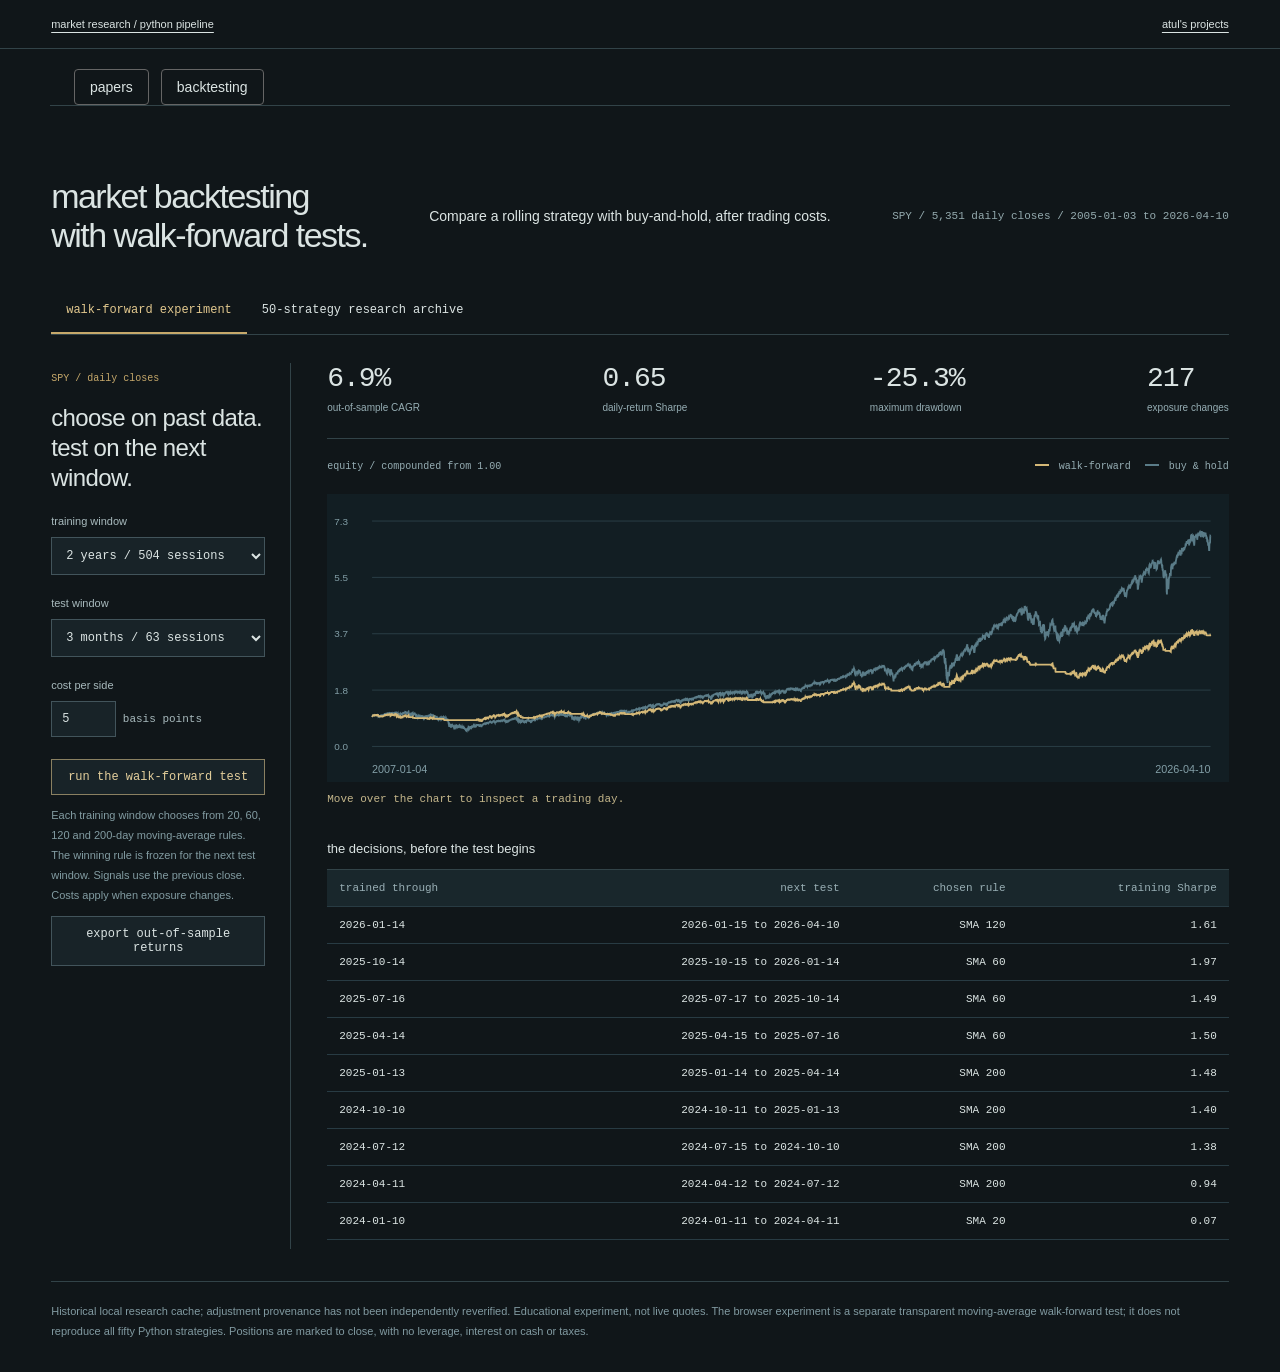
==== examples/portfolio/backtesting/index.html @ a239b770 "Combine paper research and walk-forward backtesting in one workbench" ====
<!doctype html>
<html lang="en">
    <meta charset="utf-8" /><meta
        name="viewport"
        content="width=device-width,initial-scale=1"
    /><title>Market research / walk forward</title
    ><link rel="stylesheet" href="style.css" />
    <body>
        <header>
            <a href="https://github.com/LolStar123/quant-research-scraper"
                >market research / python pipeline</a
            ><a
                href="https://atul-kanodia-fieldnotes.atulswaggalicious.chatgpt.site"
                >atul's projects</a
            >
        </header>
        <nav class="research-nav" aria-label="research workflow"><a href="../">papers</a><a href="./">backtesting</a></nav><main>
            <div class="title">
                <h1>market backtesting<br />with walk-forward tests.</h1>
                <p>
                    Compare a rolling strategy with buy-and-hold, after trading
                    costs.
                </p>
                <span id="source">loading historical prices</span>
            </div>
            <nav>
                <button data-tab="experiment" class="active">
                    walk-forward experiment</button
                ><button data-tab="archive">
                    50-strategy research archive
                </button>
            </nav>
            <section id="experiment">
                <div class="workspace">
                    <aside>
                        <p class="eyebrow">SPY / daily closes</p>
                        <h2>choose on past data. test on the next window.</h2>
                        <label
                            >training window<select id="training">
                                <option value="252">
                                    1 year / 252 sessions
                                </option>
                                <option value="504" selected>
                                    2 years / 504 sessions
                                </option>
                                <option value="756">
                                    3 years / 756 sessions
                                </option>
                            </select></label
                        ><label
                            >test window<select id="testing">
                                <option value="21">
                                    1 month / 21 sessions
                                </option>
                                <option value="63" selected>
                                    3 months / 63 sessions
                                </option>
                                <option value="126">
                                    6 months / 126 sessions
                                </option>
                            </select></label
                        ><label
                            >cost per side
                            <span
                                ><input
                                    id="cost"
                                    type="number"
                                    value="5"
                                    min="0"
                                    max="100"
                                    step="1"
                                />
                                basis points</span
                            ></label
                        ><button id="run">run the walk-forward test</button>
                        <p class="note">
                            Each training window chooses from 20, 60, 120 and
                            200-day moving-average rules. The winning rule is
                            frozen for the next test window. Signals use the
                            previous close. Costs apply when exposure changes.
                        </p>
                        <button id="download">
                            export out-of-sample returns
                        </button>
                    </aside>
                    <article>
                        <div id="stats"></div>
                        <div class="plot-label">
                            <span>equity / compounded from 1.00</span
                            ><span
                                ><i></i> walk-forward <i class="bench"></i> buy
                                &amp; hold</span
                            >
                        </div>
                        <div id="chart"></div>
                        <p id="cursor">
                            Move over the chart to inspect a trading day.
                        </p>
                        <h3>the decisions, before the test begins</h3>
                        <div class="table-wrap">
                            <table>
                                <thead>
                                    <tr>
                                        <th>trained through</th>
                                        <th>next test</th>
                                        <th>chosen rule</th>
                                        <th>training Sharpe</th>
                                    </tr>
                                </thead>
                                <tbody id="windows"></tbody>
                            </table>
                        </div>
                    </article>
                </div>
            </section>
            <section id="archive" hidden>
                <div class="archive-intro">
                    <h2>50 signals. two recorded windows.</h2>
                    <p>
                        Original Python research outputs. Full period:
                        2010-01-01 to 2026-04-06. Stress window: 2026-02-01 to
                        2026-04-06. Selecting on these results introduces
                        selection bias; the archive is research evidence, not a
                        recommendation.
                    </p>
                </div>
                <label
                    >find a strategy or paper
                    <input
                        id="search"
                        type="search"
                        placeholder="calendar, volatility, risk parity..." /></label
                ><label
                    >sort
                    <select id="sort">
                        <option value="combined_rank">combined rank</option>
                        <option value="wf1_sharpe">full-period Sharpe</option>
                        <option value="wf2_ret">stress-window return</option>
                    </select></label
                >
                <p id="archive-count"></p>
                <div class="table-wrap">
                    <table>
                        <thead>
                            <tr>
                                <th>strategy / source paper</th>
                                <th>full CAGR</th>
                                <th>full Sharpe</th>
                                <th>max drawdown</th>
                                <th>stress return</th>
                            </tr>
                        </thead>
                        <tbody id="strategies"></tbody>
                    </table>
                </div>
            </section>
            <footer id="provenance"></footer>
        </main>
        <script type="module" src="app.mjs"></script>
    </body>
</html>
---- examples/portfolio/backtesting/style.css ----
:root {
    color-scheme: dark;
    font:
        14px Arial,
        sans-serif;
    background: #101619;
    color: #dbe4e3;
}
* {
    box-sizing: border-box;
}
body {
    margin: 0;
}
a {
    color: inherit;
    text-underline-offset: 4px;
}
header {
    display: flex;
    justify-content: space-between;
    padding: 18px 4vw;
    border-bottom: 1px solid #324348;
    font-size: 11px;
}
main {
    max-width: 1440px;
    margin: auto;
    padding: 28px 4vw;
}
.title {
    display: flex;
    justify-content: space-between;
    align-items: center;
    gap: 20px;
}
h1 {
    font-size: 34px;
    letter-spacing: -0.045em;
    font-weight: 500;
}
#source {
    font: 11px monospace;
    color: #94aaae;
}
nav {
    display: flex;
    gap: 0;
    border-bottom: 1px solid #324348;
    margin: 10px 0 28px;
}
button,
select,
input {
    font: 12px monospace;
    color: #dbe4e3;
    background: #182328;
    border: 1px solid #42545b;
    padding: 10px;
    max-width: 100%;
}
button {
    cursor: pointer;
}
nav button {
    border: 0;
    border-bottom: 2px solid transparent;
    padding: 15px;
    background: transparent;
}
nav .active {
    border-bottom-color: #c7a96b;
    color: #e2c88e;
}
button:focus-visible,
input:focus-visible,
select:focus-visible {
    outline: 2px solid #c7a96b;
    outline-offset: 3px;
}
.workspace {
    display: grid;
    grid-template-columns: 240px minmax(0, 1fr);
    gap: 36px;
}
aside {
    border-right: 1px solid #324348;
    padding-right: 25px;
}
.eyebrow {
    font: 10px monospace;
    color: #c7a96b;
}
h2 {
    font-size: 24px;
    font-weight: 400;
    line-height: 1.25;
    letter-spacing: -0.025em;
}
label {
    display: flex;
    flex-direction: column;
    gap: 10px;
    margin: 22px 0;
    color: #a8babd;
    font-size: 11px;
}
label span {
    font: 11px monospace;
}
#cost {
    width: 65px;
}
#run {
    width: 100%;
    border-color: #8a8061;
    color: #e4cf9c;
}
.note {
    font-size: 11px;
    line-height: 1.8;
    color: #829ca2;
}
#stats {
    display: flex;
    justify-content: space-between;
    gap: 18px;
    border-bottom: 1px solid #324348;
    padding: 0 0 25px;
}
#stats strong {
    display: block;
    font: 28px monospace;
    letter-spacing: -1px;
}
#stats small {
    font-size: 10px;
    display: block;
    color: #96aeb4;
    margin-top: 8px;
}
.plot-label {
    display: flex;
    justify-content: space-between;
    gap: 15px;
    margin: 22px 0;
    font: 10px monospace;
    color: #96aeb4;
}
i {
    width: 14px;
    height: 2px;
    display: inline-block;
    background: #d4b877;
    margin: 0 4px 3px 8px;
}
i.bench {
    background: #5a7c88;
}
#chart {
    position: relative;
}
#chart svg {
    display: block;
    width: 100%;
    height: auto;
    background: #121e23;
}
#cursor {
    font: 11px monospace;
    color: #c5b78b;
    min-height: 18px;
}
h3 {
    font-size: 13px;
    font-weight: 400;
    margin-top: 30px;
}
.table-wrap {
    max-height: 380px;
    overflow: auto;
    border-top: 1px solid #324348;
}
table {
    width: 100%;
    border-collapse: collapse;
    font: 11px monospace;
}
th {
    text-align: right;
    color: #99afb5;
    font-weight: normal;
    background: #19272c;
    position: sticky;
    top: 0;
}
th:first-child,
td:first-child {
    text-align: left;
}
th,
td {
    padding: 12px;
    border-bottom: 1px solid #283b43;
    text-align: right;
}
td small {
    display: block;
    font:
        10px Arial,
        sans-serif;
    color: #8fa9ad;
    margin-top: 8px;
    line-height: 1.5;
}
#archive .table-wrap {
    max-height: none;
}
#archive label {
    display: inline-flex;
    min-width: 220px;
    margin-right: 20px;
}
.archive-intro {
    max-width: 760px;
}
.archive-intro p {
    font-size: 12px;
    color: #a4b7bb;
    line-height: 1.8;
}
footer {
    font-size: 11px;
    color: #819aa1;
    line-height: 1.8;
    border-top: 1px solid #324348;
    margin-top: 32px;
    padding-top: 20px;
}
[hidden] {
    display: none !important;
}
@media (max-width: 800px) {
    .title {
        display: block;
    }
    h1 {
        font-size: 30px;
    }
    .workspace {
        grid-template-columns: 1fr;
        gap: 25px;
    }
    aside {
        border: 0;
        padding: 0;
        display: grid;
        grid-template-columns: 1fr 1fr;
        gap: 0 15px;
    }
    aside h2,
    aside .eyebrow,
    aside .note {
        grid-column: 1/-1;
    }
    label {
        margin: 12px 0;
    }
    #stats strong {
        font-size: 22px;
    }
    #stats {
        gap: 10px;
    }
    th,
    td {
        padding: 9px 5px;
        font-size: 10px;
    }
    nav button {
        font-size: 10px;
        padding: 12px 8px;
    }
    header {
        font-size: 10px;
    }
    .plot-label {
        display: block;
        line-height: 2;
    }
    .table-wrap {
        overflow: auto;
    }
    main {
        padding: 20px 14px;
    }
}
.workspace > article {
    min-width: 0;
}
@media (max-width: 540px) {
    #stats {
        display: grid;
        grid-template-columns: 1fr 1fr;
        gap: 18px;
    }
    .title {
        min-width: 0;
    }
    #source {
        overflow-wrap: anywhere;
    }
    .table-wrap {
        max-width: 100%;
    }
}
@media (max-width: 800px) {
    .workspace {
        grid-template-columns: minmax(0, 1fr);
    }
    aside {
        min-width: 0;
        grid-template-columns: repeat(2, minmax(0, 1fr));
    }
    aside label {
        min-width: 0;
    }
    aside select {
        width: 100%;
        min-width: 0;
        font-size: 10px;
    }
}

.research-nav{display:flex;gap:12px;max-width:1180px;margin:20px auto;padding:0 24px}.research-nav a{padding:9px 15px;color:inherit;border:1px solid #656565;text-decoration:none;border-radius:4px}.research-nav a:hover{background:#303335}
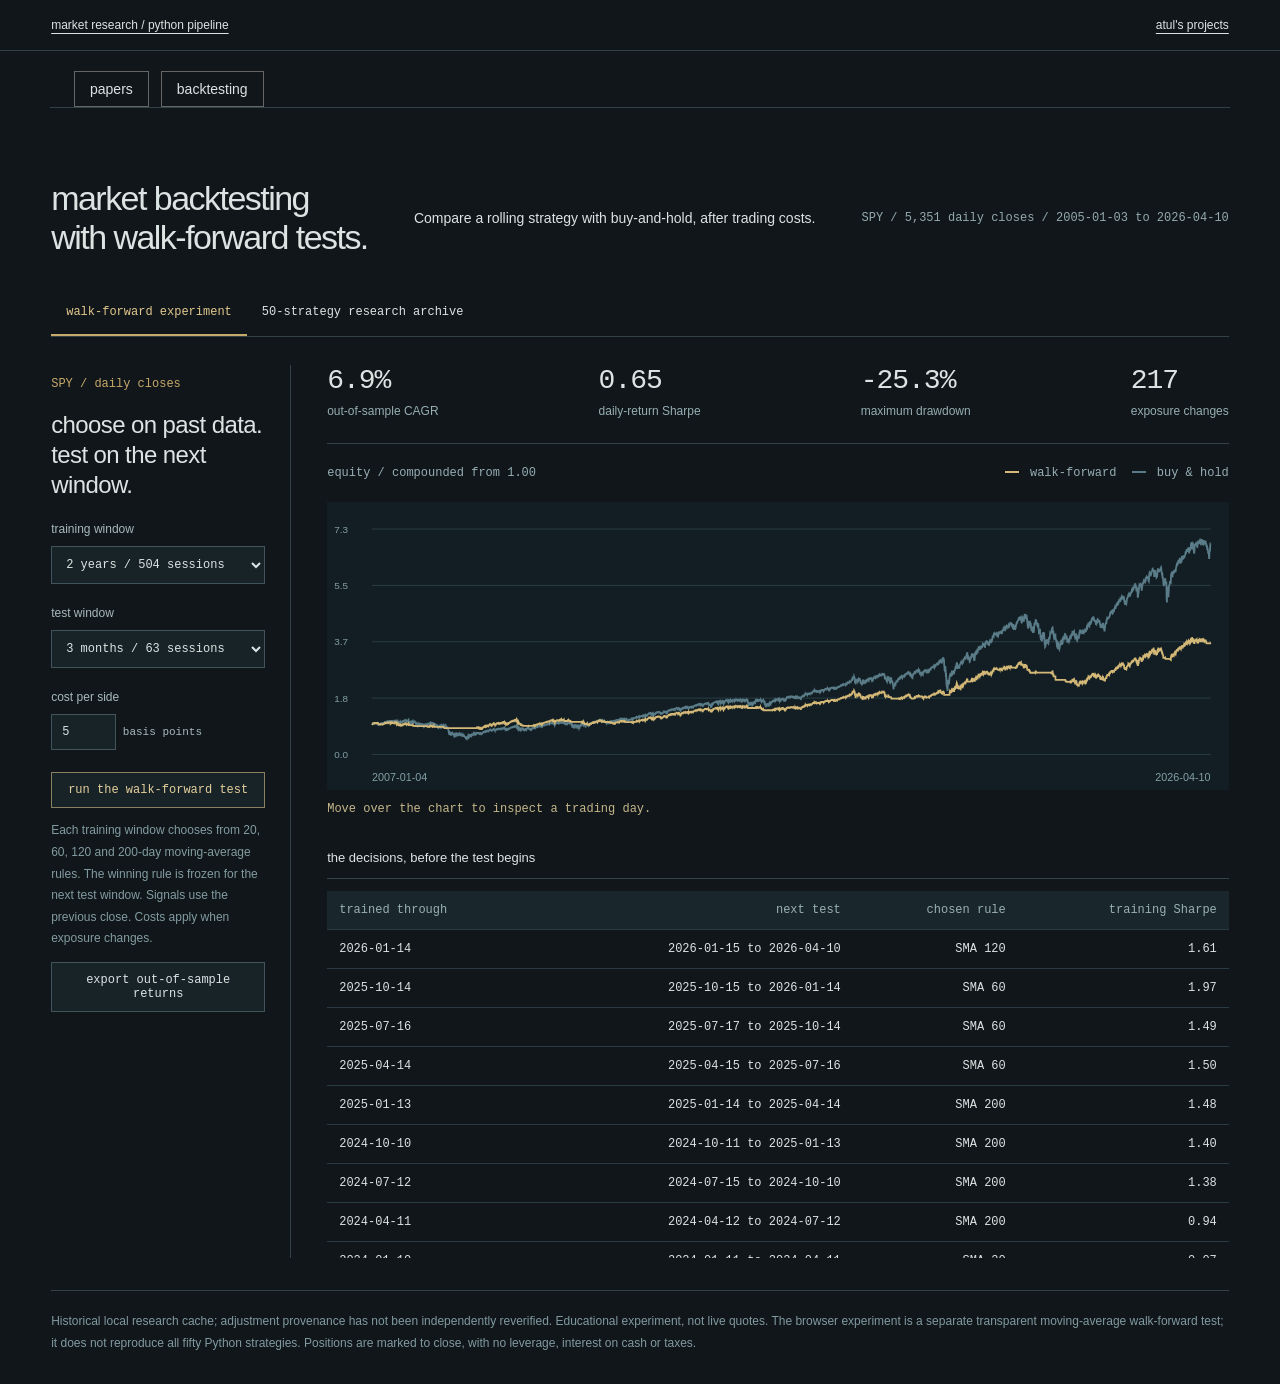
==== commit 328acd33: "Polish the research to forward-test pipeline" ====
--- a/examples/portfolio/backtesting/index.html
+++ b/examples/portfolio/backtesting/index.html
@@ -4,13 +4,13 @@
         name="viewport"
         content="width=device-width,initial-scale=1"
     /><title>Market research / walk forward</title
-    ><link rel="stylesheet" href="style.css" />
+    ><link rel="icon" href="../favicon.svg" type="image/svg+xml" /><link rel="stylesheet" href="style.css" /><link rel="stylesheet" href="identity.css" />
     <body>
         <header>
             <a href="https://github.com/LolStar123/quant-research-scraper"
                 >market research / python pipeline</a
             ><a
-                href="https://atul-kanodia-fieldnotes.atulswaggalicious.chatgpt.site"
+                href="https://lolstar123.github.io/just-a-little-further/"
                 >atul's projects</a
             >
         </header>
--- a/examples/portfolio/backtesting/style.css
+++ b/examples/portfolio/backtesting/style.css
@@ -180,6 +180,7 @@
     max-height: 380px;
     overflow: auto;
     border-top: 1px solid #324348;
+    padding-top: 12px;
 }
 table {
     width: 100%;
@@ -333,3 +334,8 @@
 }
 
 .research-nav{display:flex;gap:12px;max-width:1180px;margin:20px auto;padding:0 24px}.research-nav a{padding:9px 15px;color:inherit;border:1px solid #656565;text-decoration:none;border-radius:4px}.research-nav a:hover{background:#303335}
+
+/* Tactile without becoming decorative. */
+button{transition-property:color,background-color,border-color,scale;transition-duration:120ms;transition-timing-function:cubic-bezier(.2,0,0,1)}
+button:active:not(:disabled){scale:.96}
+@media(prefers-reduced-motion:reduce){button{transition:none}}
--- a/examples/portfolio/backtesting/identity.css
+++ b/examples/portfolio/backtesting/identity.css
@@ -0,0 +1,8 @@
+:root{font-family:Tahoma,"Segoe UI",sans-serif}
+header,#source,label,.note,#stats small,.plot-label,#cursor,table,td small,footer{font-size:12px}
+.eyebrow{font-size:12px}
+nav button{font-size:12px}
+td small{font-family:Tahoma,"Segoe UI",sans-serif}
+.table-wrap{padding-top:12px}
+.research-nav a{border-radius:0}
+@media(max-width:800px){header,nav button,aside select,th,td{font-size:12px}}
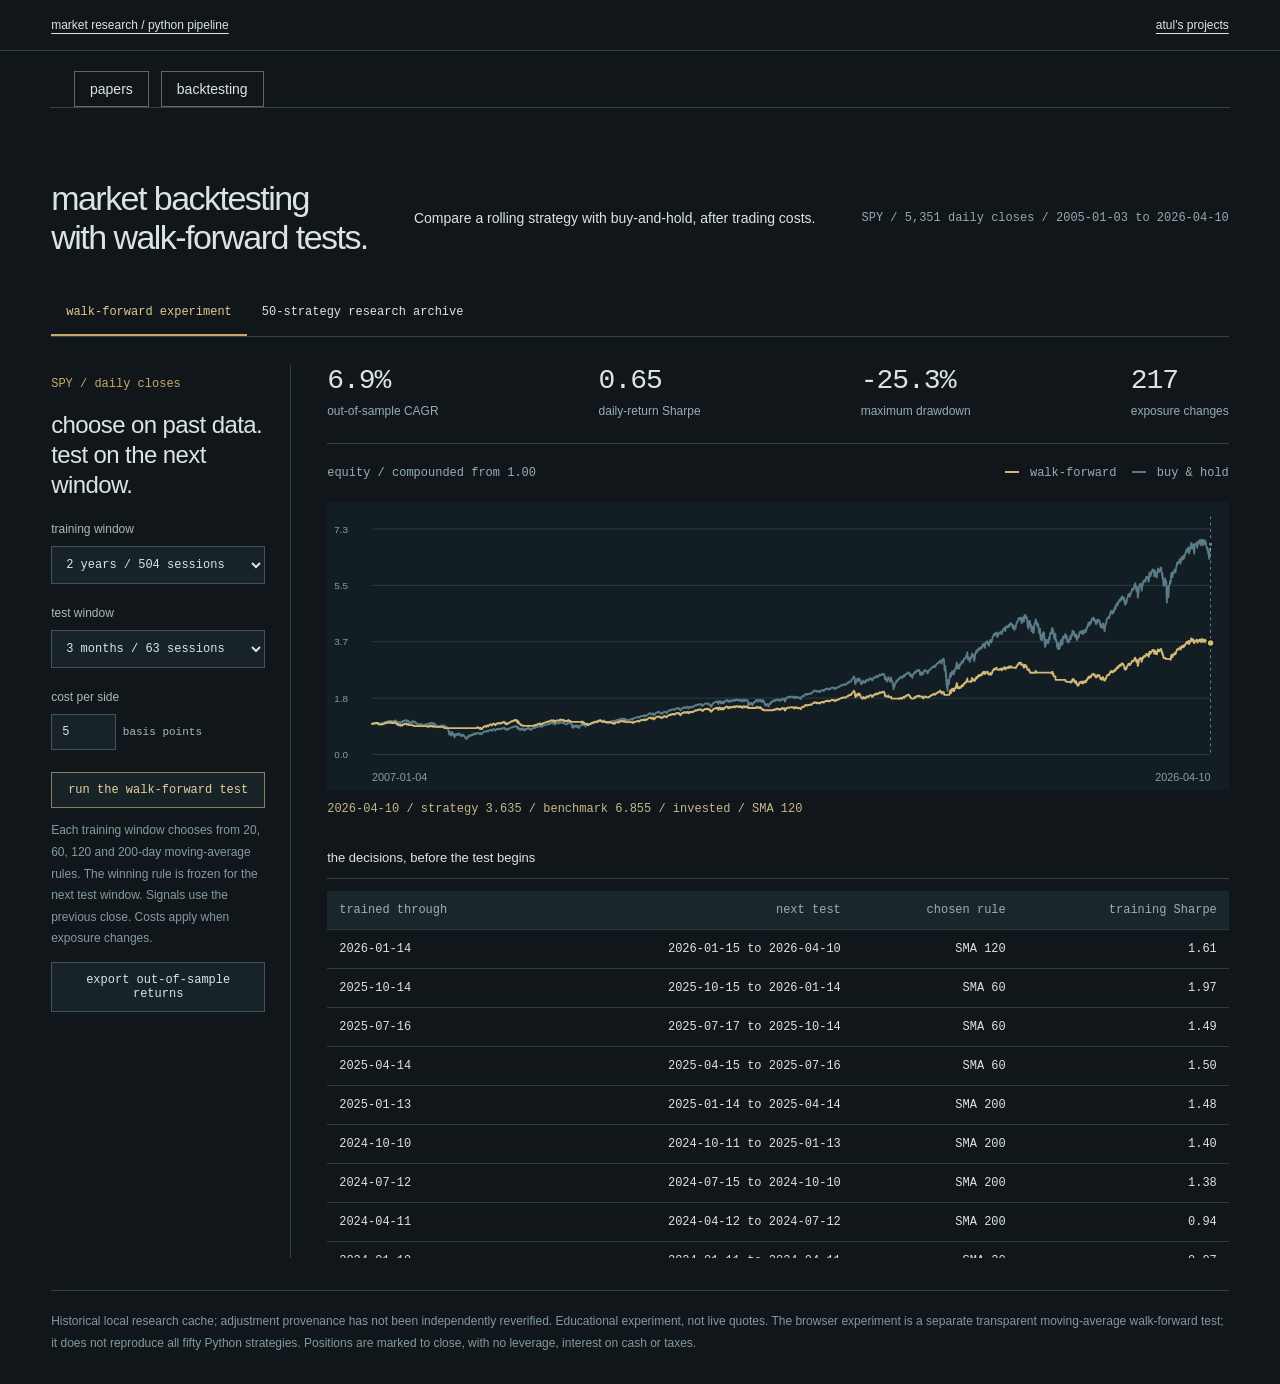
==== commit ac9db505: "Make walk-forward chart inspectable" ====
--- a/examples/portfolio/backtesting/index.html
+++ b/examples/portfolio/backtesting/index.html
@@ -92,7 +92,7 @@
                                 &amp; hold</span
                             >
                         </div>
-                        <div id="chart"></div>
+                        <div id="chart" tabindex="0" aria-describedby="cursor"></div>
                         <p id="cursor">
                             Move over the chart to inspect a trading day.
                         </p>
--- a/examples/portfolio/backtesting/style.css
+++ b/examples/portfolio/backtesting/style.css
@@ -166,6 +166,30 @@
     height: auto;
     background: #121e23;
 }
+#chart:focus-visible {
+    outline: 2px solid #c7a96b;
+    outline-offset: 5px;
+}
+#chart polyline {
+    stroke-linecap: round;
+    stroke-linejoin: round;
+}
+#inspection-line {
+    stroke: #dbe4e3;
+    stroke-width: 1;
+    stroke-dasharray: 3 4;
+    opacity: .55;
+}
+#inspection-equity {
+    fill: #d4b877;
+    stroke: #101619;
+    stroke-width: 2;
+}
+#inspection-benchmark {
+    fill: #5a7c88;
+    stroke: #101619;
+    stroke-width: 2;
+}
 #cursor {
     font: 11px monospace;
     color: #c5b78b;
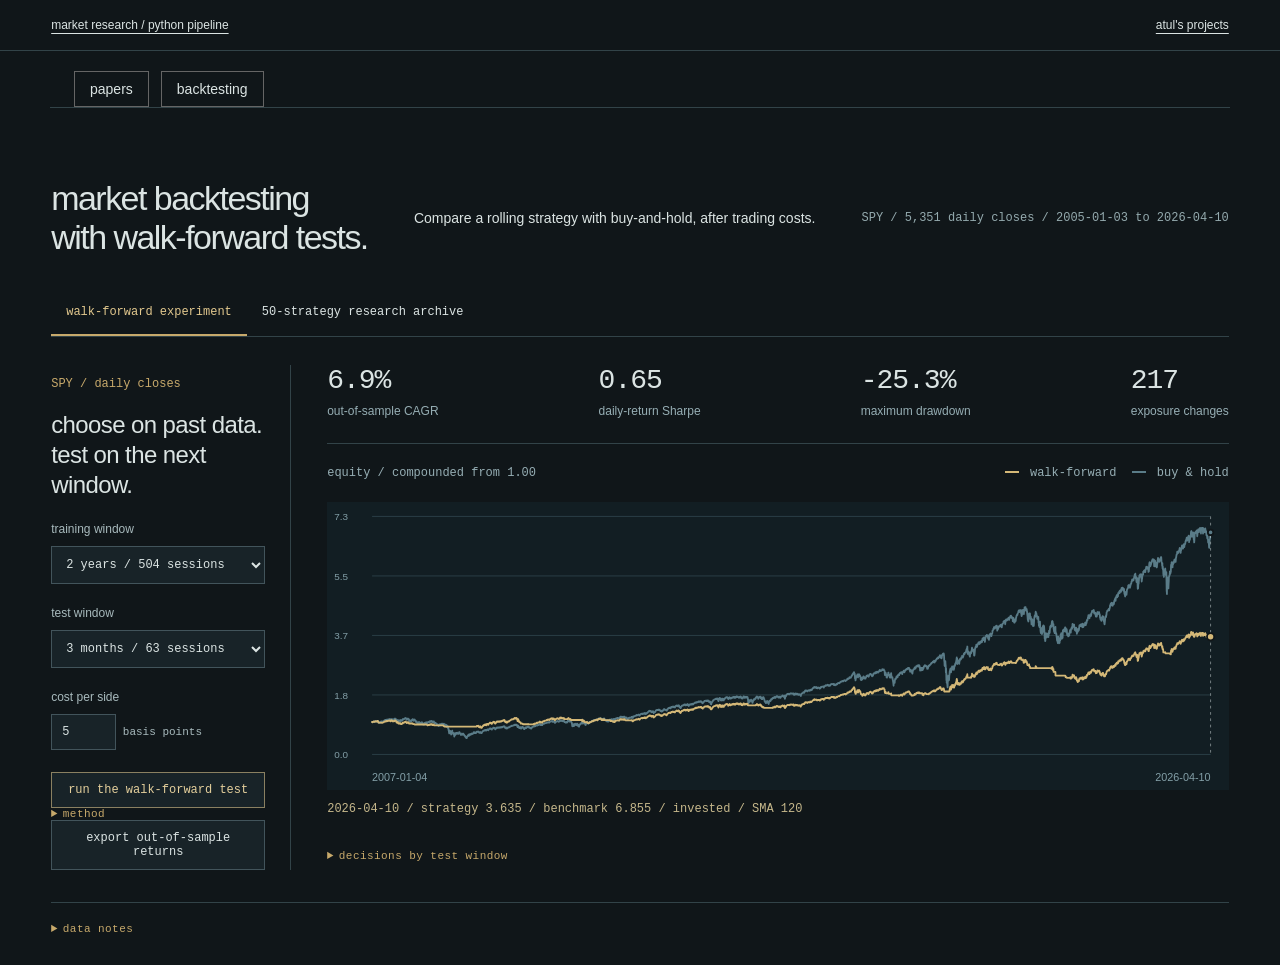
==== commit 57838bdb: "Make backtest chart readable on mobile" ====
--- a/examples/portfolio/backtesting/index.html
+++ b/examples/portfolio/backtesting/index.html
@@ -73,12 +73,15 @@
                                 basis points</span
                             ></label
                         ><button id="run">run the walk-forward test</button>
-                        <p class="note">
-                            Each training window chooses from 20, 60, 120 and
-                            200-day moving-average rules. The winning rule is
-                            frozen for the next test window. Signals use the
-                            previous close. Costs apply when exposure changes.
-                        </p>
+                        <details class="method">
+                            <summary>method</summary>
+                            <p class="note">
+                                Each training window chooses from 20, 60, 120 and
+                                200-day moving-average rules. The winning rule is
+                                frozen for the next test window. Signals use the
+                                previous close. Costs apply when exposure changes.
+                            </p>
+                        </details>
                         <button id="download">
                             export out-of-sample returns
                         </button>
@@ -96,8 +99,9 @@
                         <p id="cursor">
                             Move over the chart to inspect a trading day.
                         </p>
-                        <h3>the decisions, before the test begins</h3>
-                        <div class="table-wrap">
+                        <details class="decisions">
+                            <summary>decisions by test window</summary>
+                            <div class="table-wrap">
                             <table>
                                 <thead>
                                     <tr>
@@ -109,7 +113,8 @@
                                 </thead>
                                 <tbody id="windows"></tbody>
                             </table>
-                        </div>
+                            </div>
+                        </details>
                     </article>
                 </div>
             </section>
@@ -154,7 +159,7 @@
                     </table>
                 </div>
             </section>
-            <footer id="provenance"></footer>
+            <footer><details class="data-notes"><summary>data notes</summary><p id="provenance"></p></details></footer>
         </main>
         <script type="module" src="app.mjs"></script>
     </body>
--- a/examples/portfolio/backtesting/style.css
+++ b/examples/portfolio/backtesting/style.css
@@ -121,6 +121,28 @@
     line-height: 1.8;
     color: #829ca2;
 }
+.method,
+.decisions,
+.data-notes {
+    color: #a8babd;
+}
+.method summary,
+.decisions summary,
+.data-notes summary {
+    cursor: pointer;
+    color: #c7a96b;
+    font: 11px monospace;
+    letter-spacing: .04em;
+}
+.method .note {
+    margin: 12px 0 0;
+}
+.decisions {
+    margin-top: 30px;
+}
+.decisions .table-wrap {
+    margin-top: 12px;
+}
 #stats {
     display: flex;
     justify-content: space-between;
@@ -262,6 +284,12 @@
     margin-top: 32px;
     padding-top: 20px;
 }
+.data-notes p {
+    max-width: 900px;
+    margin: 12px 0 0;
+    color: #819aa1;
+    line-height: 1.8;
+}
 [hidden] {
     display: none !important;
 }
@@ -286,6 +314,9 @@
     aside h2,
     aside .eyebrow,
     aside .note {
+        grid-column: 1/-1;
+    }
+    aside .method {
         grid-column: 1/-1;
     }
     label {
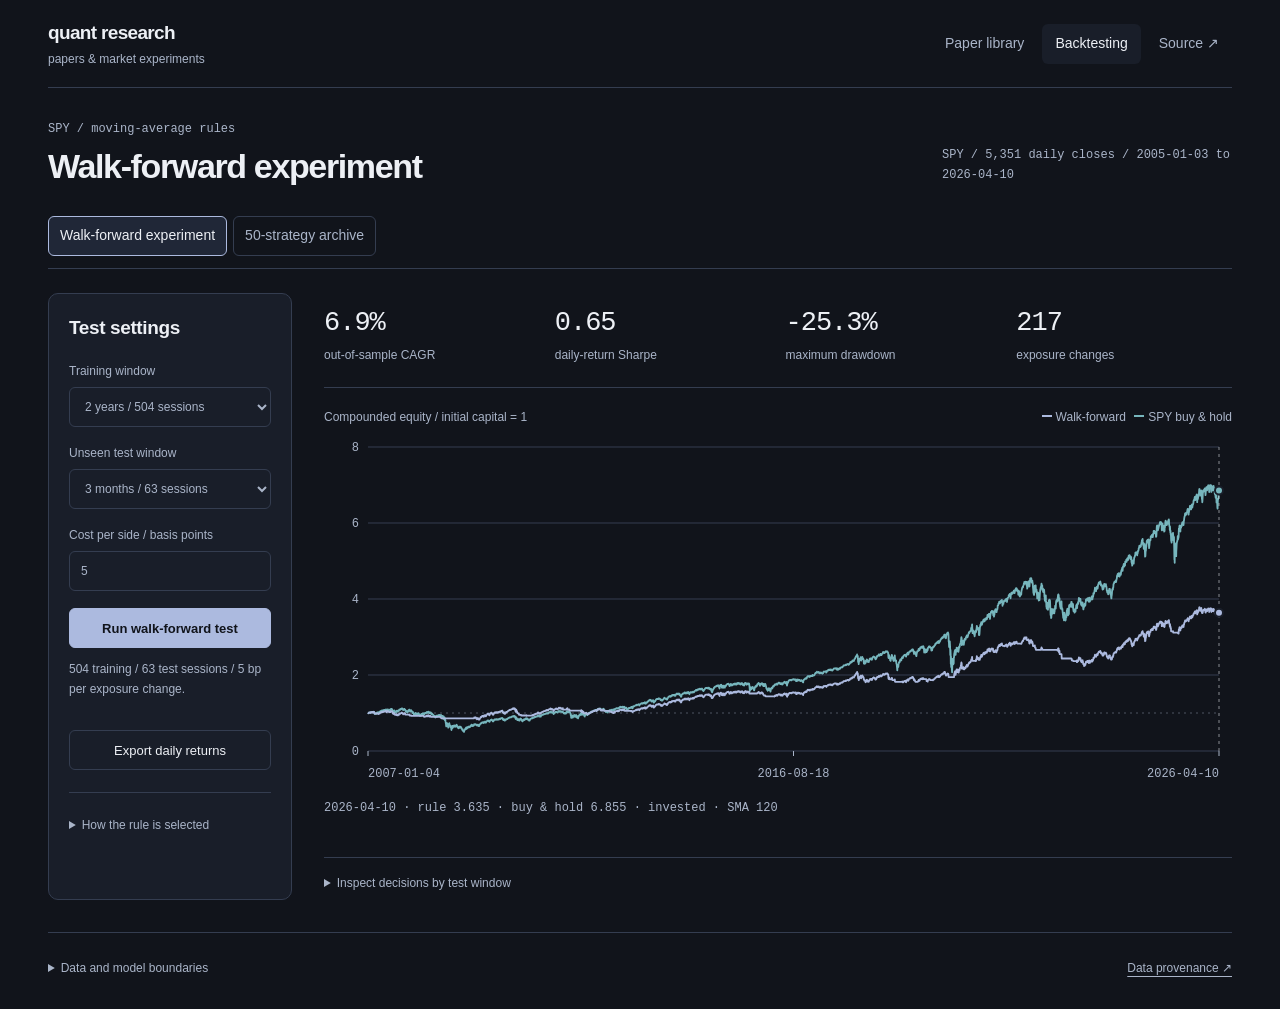
==== commit b72956ad: "Redesign research library and instrument walk-forward charts" ====
--- a/examples/portfolio/backtesting/index.html
+++ b/examples/portfolio/backtesting/index.html
@@ -1,166 +1,9 @@
-<!doctype html>
-<html lang="en">
-    <meta charset="utf-8" /><meta
-        name="viewport"
-        content="width=device-width,initial-scale=1"
-    /><title>Market research / walk forward</title
-    ><link rel="icon" href="../favicon.svg" type="image/svg+xml" /><link rel="stylesheet" href="style.css" /><link rel="stylesheet" href="identity.css" />
-    <body>
-        <header>
-            <a href="https://github.com/LolStar123/quant-research-scraper"
-                >market research / python pipeline</a
-            ><a
-                href="https://lolstar123.github.io/just-a-little-further/"
-                >atul's projects</a
-            >
-        </header>
-        <nav class="research-nav" aria-label="research workflow"><a href="../">papers</a><a href="./">backtesting</a></nav><main>
-            <div class="title">
-                <h1>market backtesting<br />with walk-forward tests.</h1>
-                <p>
-                    Compare a rolling strategy with buy-and-hold, after trading
-                    costs.
-                </p>
-                <span id="source">loading historical prices</span>
-            </div>
-            <nav>
-                <button data-tab="experiment" class="active">
-                    walk-forward experiment</button
-                ><button data-tab="archive">
-                    50-strategy research archive
-                </button>
-            </nav>
-            <section id="experiment">
-                <div class="workspace">
-                    <aside>
-                        <p class="eyebrow">SPY / daily closes</p>
-                        <h2>choose on past data. test on the next window.</h2>
-                        <label
-                            >training window<select id="training">
-                                <option value="252">
-                                    1 year / 252 sessions
-                                </option>
-                                <option value="504" selected>
-                                    2 years / 504 sessions
-                                </option>
-                                <option value="756">
-                                    3 years / 756 sessions
-                                </option>
-                            </select></label
-                        ><label
-                            >test window<select id="testing">
-                                <option value="21">
-                                    1 month / 21 sessions
-                                </option>
-                                <option value="63" selected>
-                                    3 months / 63 sessions
-                                </option>
-                                <option value="126">
-                                    6 months / 126 sessions
-                                </option>
-                            </select></label
-                        ><label
-                            >cost per side
-                            <span
-                                ><input
-                                    id="cost"
-                                    type="number"
-                                    value="5"
-                                    min="0"
-                                    max="100"
-                                    step="1"
-                                />
-                                basis points</span
-                            ></label
-                        ><button id="run">run the walk-forward test</button>
-                        <details class="method">
-                            <summary>method</summary>
-                            <p class="note">
-                                Each training window chooses from 20, 60, 120 and
-                                200-day moving-average rules. The winning rule is
-                                frozen for the next test window. Signals use the
-                                previous close. Costs apply when exposure changes.
-                            </p>
-                        </details>
-                        <button id="download">
-                            export out-of-sample returns
-                        </button>
-                    </aside>
-                    <article>
-                        <div id="stats"></div>
-                        <div class="plot-label">
-                            <span>equity / compounded from 1.00</span
-                            ><span
-                                ><i></i> walk-forward <i class="bench"></i> buy
-                                &amp; hold</span
-                            >
-                        </div>
-                        <div id="chart" tabindex="0" aria-describedby="cursor"></div>
-                        <p id="cursor">
-                            Move over the chart to inspect a trading day.
-                        </p>
-                        <details class="decisions">
-                            <summary>decisions by test window</summary>
-                            <div class="table-wrap">
-                            <table>
-                                <thead>
-                                    <tr>
-                                        <th>trained through</th>
-                                        <th>next test</th>
-                                        <th>chosen rule</th>
-                                        <th>training Sharpe</th>
-                                    </tr>
-                                </thead>
-                                <tbody id="windows"></tbody>
-                            </table>
-                            </div>
-                        </details>
-                    </article>
-                </div>
-            </section>
-            <section id="archive" hidden>
-                <div class="archive-intro">
-                    <h2>50 signals. two recorded windows.</h2>
-                    <p>
-                        Original Python research outputs. Full period:
-                        2010-01-01 to 2026-04-06. Stress window: 2026-02-01 to
-                        2026-04-06. Selecting on these results introduces
-                        selection bias; the archive is research evidence, not a
-                        recommendation.
-                    </p>
-                </div>
-                <label
-                    >find a strategy or paper
-                    <input
-                        id="search"
-                        type="search"
-                        placeholder="calendar, volatility, risk parity..." /></label
-                ><label
-                    >sort
-                    <select id="sort">
-                        <option value="combined_rank">combined rank</option>
-                        <option value="wf1_sharpe">full-period Sharpe</option>
-                        <option value="wf2_ret">stress-window return</option>
-                    </select></label
-                >
-                <p id="archive-count"></p>
-                <div class="table-wrap">
-                    <table>
-                        <thead>
-                            <tr>
-                                <th>strategy / source paper</th>
-                                <th>full CAGR</th>
-                                <th>full Sharpe</th>
-                                <th>max drawdown</th>
-                                <th>stress return</th>
-                            </tr>
-                        </thead>
-                        <tbody id="strategies"></tbody>
-                    </table>
-                </div>
-            </section>
-            <footer><details class="data-notes"><summary>data notes</summary><p id="provenance"></p></details></footer>
-        </main>
-        <script type="module" src="app.mjs"></script>
-    </body>
-</html>
+<!doctype html><html lang="en"><head><meta charset="utf-8"><meta name="viewport" content="width=device-width,initial-scale=1"><meta name="theme-color" content="#11141b"><title>Quant research | Walk-forward experiment</title><link rel="icon" href="../favicon.svg" type="image/svg+xml"><link rel="stylesheet" href="../style.css"><link rel="stylesheet" href="style.css"></head><body>
+<a class="skip" href="#training">Skip to experiment settings</a>
+<header class="site-header"><a class="brand" href="../">quant research<span>papers &amp; market experiments</span></a><nav aria-label="Research workflow"><a href="../">Paper library</a><a href="./" aria-current="page">Backtesting</a><a href="https://github.com/LolStar123/quant-research-scraper">Source &#8599;</a></nav></header>
+<main><div class="page-heading"><div><p class="eyebrow">SPY / moving-average rules</p><h1>Walk-forward experiment</h1></div><p id="source" class="data-note" role="status">Loading historical prices...</p></div>
+<nav class="view-tabs" aria-label="Experiment views"><button data-tab="experiment" aria-pressed="true" class="active">Walk-forward experiment</button><button data-tab="archive" aria-pressed="false" disabled>50-strategy archive</button></nav>
+<section id="experiment"><div class="workspace"><aside class="settings"><h2>Test settings</h2><label for="training">Training window<select id="training"><option value="252">1 year / 252 sessions</option><option value="504" selected>2 years / 504 sessions</option><option value="756">3 years / 756 sessions</option></select></label><label for="testing">Unseen test window<select id="testing"><option value="21">1 month / 21 sessions</option><option value="63" selected>3 months / 63 sessions</option><option value="126">6 months / 126 sessions</option></select></label><label for="cost">Cost per side / basis points<input id="cost" type="number" value="5" min="0" max="1000" step="1"></label><button id="run" class="primary" disabled>Run walk-forward test</button><p id="run-state" role="status" class="panel-note">Waiting for prices.</p><button id="download" disabled>Export daily returns</button><details class="method"><summary>How the rule is selected</summary><p class="note">Each training window compares 20, 60, 120 and 200-day moving-average rules by after-cost Sharpe. The chosen period is frozen for the next test window. Signals use the previous close. Costs apply when exposure changes.</p></details></aside>
+<article class="experiment-results"><div id="stats" aria-label="Out-of-sample statistics"></div><div class="plot-label"><span>Compounded equity / initial capital = 1</span><span><i class="strategy-key"></i>Walk-forward <i class="benchmark-key"></i>SPY buy &amp; hold</span></div><div id="chart" tabindex="0" role="group" aria-label="Inspect historical equity" aria-describedby="cursor"></div><p id="cursor" class="chart-cursor">Pointer or arrow keys inspect a trading day.</p><details class="decisions"><summary>Inspect decisions by test window</summary><div class="table-wrap"><table><thead><tr><th>Trained through</th><th>Next test period</th><th>Chosen rule</th><th>Training Sharpe</th></tr></thead><tbody id="windows"></tbody></table></div></details></article></div></section>
+<section id="archive" hidden><div class="archive-intro"><h2>50 signals. Two recorded periods.</h2><p>Original Python outputs: 2010-01-01 to 2026-04-06 and a stress window from 2026-02-01 to 2026-04-06. Selecting strategies on these results introduces selection bias. These outputs are separate from the SMA experiment.</p></div><div class="archive-tools"><label for="search">Find a strategy or paper<input id="search" type="search" placeholder="calendar, volatility, risk parity"></label><label for="sort">Order results<select id="sort"><option value="combined_rank">Combined rank</option><option value="wf1_sharpe">Full-period Sharpe</option><option value="wf2_ret">Stress-window return</option></select></label></div><p id="archive-count" class="panel-note"></p><div class="table-wrap"><table><thead><tr><th>Strategy / source paper</th><th>Full CAGR</th><th>Full Sharpe</th><th>Max drawdown</th><th>Stress return</th></tr></thead><tbody id="strategies"></tbody></table></div></section>
+<footer><details class="data-notes"><summary>Data and model boundaries</summary><p id="provenance"></p></details><a href="https://github.com/LolStar123/quant-research-scraper/blob/main/research/backtesting/PROVENANCE.md">Data provenance &#8599;</a></footer></main><script type="module" src="app.mjs"></script></body></html>
--- a/examples/portfolio/style.css
+++ b/examples/portfolio/style.css
@@ -0,0 +1,572 @@
+:root {
+    color-scheme:dark;
+    --bg:#11141b;
+    --panel:#191e29;
+    --raised:#202737;
+    --line:#343d50;
+    --ink:#edf0f5;
+    --muted:#aab5c9;
+    --accent:#acbadf;
+    --benchmark:#77b6bd;
+    --danger:#efadab;
+    font-family:"Segoe UI",Arial,sans-serif
+}
+* {
+    box-sizing:border-box
+}
+body {
+    margin:0;
+    background:var(--bg);
+    color:var(--ink);
+    font-size:14px;
+    line-height:1.5
+}
+a {
+    color:inherit;
+    text-underline-offset:4px
+}
+button,input,select {
+    font:inherit;
+    color:inherit;
+    border:1px solid var(--line);
+    border-radius:6px;
+    min-height:40px;
+    background:var(--panel);
+    padding:8px 11px;
+    max-width:100%
+}
+button {
+    cursor:pointer;
+    transition:background-color 120ms,border-color 120ms
+}
+button:hover:not(:disabled) {
+    background:var(--raised);
+    border-color:var(--accent)
+}
+button:disabled {
+    opacity:.4;
+    cursor:default
+}
+input,select {
+    width:100%;
+    min-width:0
+}
+input::placeholder {
+    color:#929db2
+}
+:focus-visible {
+    outline:2px solid var(--accent);
+    outline-offset:3px
+}
+.primary {
+    background:var(--accent);
+    color:var(--bg);
+    border-color:var(--accent);
+    font-weight:650
+}
+.primary:hover:not(:disabled) {
+    background:#c2ccE5
+}
+.site-header,main {
+    width:min(1184px,calc(100% - 64px));
+    margin:auto
+}
+.site-header {
+    display:flex;
+    align-items:center;
+    justify-content:space-between;
+    gap:24px;
+    min-height:88px;
+    border-bottom:1px solid var(--line)
+}
+.brand {
+    text-decoration:none;
+    font-size:19px;
+    font-weight:650;
+    letter-spacing:-.035em
+}
+.brand span {
+    display:block;
+    font-size:12px;
+    font-weight:400;
+    letter-spacing:0;
+    color:var(--muted);
+    margin-top:2px
+}
+.site-header nav {
+    display:flex;
+    gap:5px;
+    align-items:center
+}
+.site-header nav a {
+    min-height:40px;
+    padding:9px 13px;
+    color:var(--muted);
+    text-decoration:none;
+    border-radius:6px
+}
+.site-header nav a[aria-current=page] {
+    color:var(--ink);
+    background:var(--panel)
+}
+.site-header nav a:hover {
+    color:var(--ink)
+}
+main {
+    padding:32px 0 24px
+}
+.page-heading {
+    display:flex;
+    justify-content:space-between;
+    align-items:end;
+    gap:40px;
+    padding-bottom:30px
+}
+.eyebrow {
+    margin:0 0 9px;
+    font:12px/1.5 Consolas,monospace;
+    color:var(--muted)
+}
+h1 {
+    margin:0;
+    font-size:36px;
+    line-height:1.14;
+    font-weight:560;
+    letter-spacing:-.04em
+}
+.page-heading>p {
+    max-width:340px;
+    margin:0;
+    color:var(--muted);
+    font-size:15px;
+    line-height:1.7
+}
+.research-desk {
+    display:grid;
+    grid-template-columns:minmax(0,1fr) 360px;
+    gap:32px;
+    align-items:start
+}
+.library {
+    min-width:0
+}
+label {
+    font-size:12px;
+    color:var(--muted)
+}
+form>label {
+    display:block;
+    margin-bottom:8px
+}
+.search-row {
+    display:grid;
+    grid-template-columns:minmax(0,1fr) auto;
+    gap:8px
+}
+.search-row input {
+    min-height:46px;
+    font-size:15px
+}
+.search-row button {
+    min-height:46px
+}
+#status {
+    margin:8px 0 16px;
+    min-height:18px;
+    color:var(--muted);
+    font-size:12px
+}
+.topics {
+    display:flex;
+    flex-wrap:wrap;
+    gap:6px;
+    margin-bottom:14px
+}
+.topics button {
+    padding:7px 10px;
+    min-height:36px;
+    font-size:12px;
+    background:transparent
+}
+.topics button[aria-pressed=true] {
+    color:var(--ink);
+    background:var(--raised);
+    border-color:var(--accent)
+}
+.result-tools {
+    display:flex;
+    align-items:center;
+    justify-content:space-between;
+    gap:12px;
+    border-block:1px solid var(--line);
+    padding:11px 0
+}
+.result-tools p {
+    margin:0;
+    font-size:12px;
+    color:var(--muted)
+}
+.result-tools>div {
+    display:flex;
+    gap:7px;
+    align-items:center
+}
+.result-tools button,.result-tools select {
+    font-size:12px;
+    min-height:38px;
+    width:auto
+}
+.result-tools button[aria-pressed=true] {
+    border-color:var(--accent);
+    color:var(--accent)
+}
+#saved-count {
+    font-weight:500;
+    margin-left:3px
+}
+.paper {
+    display:grid;
+    grid-template-columns:minmax(0,1fr) auto;
+    align-items:start;
+    gap:20px;
+    padding:21px 0;
+    border-bottom:1px solid var(--line)
+}
+.paper .meta {
+    font:12px/1.5 Consolas,monospace;
+    color:var(--muted);
+    margin:0 0 5px
+}
+.paper h2 {
+    font:400 20px/1.3 Georgia,serif;
+    margin:0 0 8px;
+    overflow-wrap:anywhere
+}
+.paper h2 a {
+    text-decoration:none
+}
+.paper h2 a:hover {
+    text-decoration:underline;
+    text-decoration-color:var(--accent)
+}
+.paper p {
+    color:var(--muted);
+    font-size:12px;
+    margin:0
+}
+.paper>button {
+    font-size:12px;
+    background:transparent;
+    min-width:61px
+}
+.paper>button[aria-pressed=true] {
+    color:var(--accent);
+    border-color:var(--accent)
+}
+.pagination {
+    display:flex;
+    justify-content:flex-end;
+    align-items:center;
+    gap:15px;
+    margin:16px 0;
+    color:var(--muted);
+    font:12px Consolas,monospace
+}
+.pagination button {
+    width:40px
+}
+.reading-list {
+    border-block:1px solid var(--line);
+    color:var(--muted);
+    font-size:12px
+}
+.reading-list summary {
+    cursor:pointer;
+    padding:15px 0
+}
+.reading-list>div {
+    display:flex;
+    flex-wrap:wrap;
+    gap:8px;
+    padding-bottom:8px
+}
+.reading-list button {
+    font-size:12px
+}
+.reading-list .import-label {
+    display:inline-flex;
+    align-items:center;
+    position:relative;
+    border:1px solid var(--line);
+    border-radius:6px;
+    min-height:40px;
+    padding:8px 11px;
+    color:var(--ink);
+    cursor:pointer
+}
+.import-label input {
+    position:absolute;
+    inset:0;
+    opacity:0;
+    cursor:pointer
+}
+.import-label:focus-within {
+    outline:2px solid var(--accent);
+    outline-offset:3px
+}
+.walk-forward {
+    min-width:0;
+    background:var(--panel);
+    border:1px solid var(--line);
+    border-radius:10px;
+    padding:22px
+}
+.forward-head h2 {
+    font-size:25px;
+    line-height:1.15;
+    font-weight:520;
+    letter-spacing:-.035em;
+    margin:0
+}
+.panel-note {
+    color:var(--muted);
+    font-size:12px;
+    line-height:1.65;
+    margin:12px 0
+}
+.experiment-inputs {
+    display:grid;
+    grid-template-columns:1fr 1fr;
+    gap:12px
+}
+.experiment-inputs label {
+    display:grid;
+    gap:6px;
+    min-width:0
+}
+.experiment-inputs button {
+    align-self:end;
+    border-color:var(--accent);
+    color:var(--accent)
+}
+#forward-state {
+    min-height:40px
+}
+#forward-stats {
+    display:grid;
+    grid-template-columns:repeat(3,1fr);
+    gap:8px;
+    border-block:1px solid var(--line);
+    padding:14px 0
+}
+#forward-stats strong {
+    display:block;
+    font:22px/1.3 Consolas,monospace;
+    color:var(--ink);
+    letter-spacing:-1px
+}
+#forward-stats small {
+    display:block;
+    font-size:12px;
+    color:var(--muted)
+}
+.plot-label {
+    display:flex;
+    flex-wrap:wrap;
+    gap:5px 16px;
+    justify-content:space-between;
+    color:var(--muted);
+    font-size:12px;
+    margin:16px 0 5px
+}
+.plot-label i {
+    display:inline-block;
+    width:10px;
+    height:2px;
+    vertical-align:middle;
+    margin:0 4px 3px 5px
+}
+.strategy-key {
+    background:var(--accent)
+}
+.benchmark-key {
+    background:var(--benchmark)
+}
+#forward-chart {
+    width:100%;
+    min-height:240px;
+    touch-action:pan-y
+}
+.equity-plot svg {
+    display:block;
+    width:100%;
+    height:auto
+}
+.chart-cursor {
+    min-height:51px;
+    color:var(--muted);
+    font:12px/1.6 Consolas,monospace;
+    margin:8px 0 14px
+}
+.chart-cursor b {
+    color:var(--ink);
+    font-weight:400
+}
+.data-note {
+    font:12px/1.7 Consolas,monospace;
+    color:var(--muted);
+    margin:0 0 12px
+}
+.detail-link {
+    display:block;
+    padding:10px 0;
+    color:var(--accent);
+    font-size:14px
+}
+.boundary-note {
+    border-top:1px solid var(--line);
+    padding-top:14px;
+    margin-top:10px;
+    color:var(--muted);
+    font-size:12px;
+    line-height:1.7
+}
+footer {
+    display:flex;
+    justify-content:space-between;
+    gap:20px;
+    border-top:1px solid var(--line);
+    margin-top:32px;
+    padding-top:18px;
+    color:var(--muted);
+    font-size:12px
+}
+.skip {
+    position:absolute;
+    left:20px;
+    top:-90px;
+    background:var(--raised);
+    padding:10px;
+    z-index:4
+}
+.skip:focus {
+    top:10px
+}
+[hidden] {
+    display:none!important
+}
+@media(max-width:1000px) {
+    .research-desk {
+        grid-template-columns:minmax(0,1fr) 340px;
+        gap:24px
+    }
+    .site-header,main {
+        width:calc(100% - 40px)
+    }
+}
+@media(max-width:900px) {
+    .research-desk {
+        display:flex;
+        flex-direction:column
+    }
+    .library {
+        display:contents
+    }
+    .walk-forward {
+        order:2;
+        width:100%;
+        margin:4px 0 12px
+    }
+    .library>form,.library>.topics {
+        order:-1;
+        width:100%
+    }
+    .library>.result-tools,.library>#papers,.library>.pagination,.library>.reading-list {
+        order:1;
+        width:100%
+    }
+    .experiment-inputs {
+        grid-template-columns:repeat(4,minmax(0,1fr))
+    }
+    #forward-chart {
+        min-height:0
+    }
+    .page-heading {
+        gap:25px
+    }
+}
+@media(max-width:560px) {
+    .site-header,main {
+        width:calc(100% - 28px)
+    }
+    .site-header {
+        align-items:start;
+        flex-direction:column;
+        gap:14px;
+        padding:18px 0 12px
+    }
+    .site-header nav {
+        gap:3px;
+        flex-wrap:wrap
+    }
+    .site-header nav a {
+        padding:8px 10px;
+        font-size:13px
+    }
+    .page-heading {
+        display:block;
+        padding-bottom:24px
+    }
+    .page-heading>p {
+        margin-top:16px;
+        font-size:14px
+    }
+    h1 {
+        font-size:32px
+    }
+    .search-row {
+        grid-template-columns:1fr
+    }
+    .topics button {
+        min-height:40px
+    }
+    .walk-forward {
+        padding:18px
+    }
+    .experiment-inputs {
+        grid-template-columns:1fr 1fr
+    }
+    .forward-head h2 br {
+        display:none
+    }
+    .forward-head h2 {
+        font-size:25px
+    }
+    .result-tools {
+        flex-wrap:wrap
+    }
+    .result-tools>div {
+        margin-left:auto
+    }
+    .paper {
+        gap:12px;
+        padding:19px 0
+    }
+    .paper h2 {
+        font-size:20px
+    }
+    footer {
+        display:block;
+        line-height:1.8
+    }
+    footer a {
+        display:block;
+        margin-top:8px
+    }
+}
+@media(prefers-reduced-motion:reduce) {
+    * {
+        transition:none!important;
+        scroll-behavior:auto!important
+    }
+}
--- a/examples/portfolio/backtesting/style.css
+++ b/examples/portfolio/backtesting/style.css
@@ -1,396 +1,274 @@
-:root {
-    color-scheme: dark;
-    font:
-        14px Arial,
-        sans-serif;
-    background: #101619;
-    color: #dbe4e3;
-}
-* {
-    box-sizing: border-box;
-}
-body {
-    margin: 0;
-}
-a {
-    color: inherit;
-    text-underline-offset: 4px;
-}
-header {
-    display: flex;
-    justify-content: space-between;
-    padding: 18px 4vw;
-    border-bottom: 1px solid #324348;
-    font-size: 11px;
-}
-main {
-    max-width: 1440px;
-    margin: auto;
-    padding: 28px 4vw;
-}
-.title {
-    display: flex;
-    justify-content: space-between;
-    align-items: center;
-    gap: 20px;
-}
-h1 {
-    font-size: 34px;
-    letter-spacing: -0.045em;
-    font-weight: 500;
-}
-#source {
-    font: 11px monospace;
-    color: #94aaae;
-}
-nav {
-    display: flex;
-    gap: 0;
-    border-bottom: 1px solid #324348;
-    margin: 10px 0 28px;
-}
-button,
-select,
-input {
-    font: 12px monospace;
-    color: #dbe4e3;
-    background: #182328;
-    border: 1px solid #42545b;
-    padding: 10px;
-    max-width: 100%;
-}
-button {
-    cursor: pointer;
-}
-nav button {
-    border: 0;
-    border-bottom: 2px solid transparent;
-    padding: 15px;
-    background: transparent;
-}
-nav .active {
-    border-bottom-color: #c7a96b;
-    color: #e2c88e;
-}
-button:focus-visible,
-input:focus-visible,
-select:focus-visible {
-    outline: 2px solid #c7a96b;
-    outline-offset: 3px;
+.page-heading h1 {
+    font-size:34px
+}
+.page-heading>p {
+    max-width:290px;
+    font-size:12px
+}
+.view-tabs {
+    display:flex;
+    gap:6px;
+    margin:0 0 24px;
+    border-bottom:1px solid var(--line);
+    padding-bottom:12px
+}
+.view-tabs button {
+    background:transparent;
+    color:var(--muted)
+}
+.view-tabs .active {
+    background:var(--raised);
+    color:var(--ink);
+    border-color:var(--accent)
 }
 .workspace {
-    display: grid;
-    grid-template-columns: 240px minmax(0, 1fr);
-    gap: 36px;
-}
-aside {
-    border-right: 1px solid #324348;
-    padding-right: 25px;
-}
-.eyebrow {
-    font: 10px monospace;
-    color: #c7a96b;
-}
-h2 {
-    font-size: 24px;
-    font-weight: 400;
-    line-height: 1.25;
-    letter-spacing: -0.025em;
-}
-label {
-    display: flex;
-    flex-direction: column;
-    gap: 10px;
-    margin: 22px 0;
-    color: #a8babd;
-    font-size: 11px;
-}
-label span {
-    font: 11px monospace;
-}
-#cost {
-    width: 65px;
-}
-#run {
-    width: 100%;
-    border-color: #8a8061;
-    color: #e4cf9c;
-}
-.note {
-    font-size: 11px;
-    line-height: 1.8;
-    color: #829ca2;
-}
-.method,
-.decisions,
+    display:grid;
+    grid-template-columns:244px minmax(0,1fr);
+    gap:32px
+}
+.settings {
+    min-width:0;
+    border:1px solid var(--line);
+    border-radius:10px;
+    background:var(--panel);
+    padding:20px
+}
+.settings h2 {
+    font-size:19px;
+    letter-spacing:-.02em;
+    margin:0 0 20px;
+    font-weight:550
+}
+.settings>label {
+    display:grid;
+    gap:7px;
+    margin:0 0 17px
+}
+.settings>button {
+    width:100%;
+    font-size:13px
+}
+.settings #run-state {
+    min-height:58px;
+    margin:12px 0
+}
+.experiment-results {
+    min-width:0
+}
+#stats {
+    display:grid;
+    grid-template-columns:repeat(4,minmax(0,1fr));
+    gap:15px;
+    padding:13px 0 23px;
+    border-bottom:1px solid var(--line)
+}
+#stats strong {
+    display:block;
+    font:27px/1.3 Consolas,monospace;
+    letter-spacing:-1px
+}
+#stats small {
+    display:block;
+    font-size:12px;
+    color:var(--muted);
+    margin-top:5px
+}
+#chart {
+    width:100%;
+    min-height:250px;
+    touch-action:pan-y
+}
+.plot-label {
+    margin-top:20px
+}
+.chart-cursor {
+    min-height:38px
+}
+.method,.decisions,.data-notes {
+    color:var(--muted);
+    font-size:12px
+}
+.method {
+    margin-top:22px;
+    border-top:1px solid var(--line);
+    padding-top:15px
+}
+.method p,.data-notes p {
+    font-size:12px;
+    line-height:1.8
+}
+.method summary,.decisions summary,.data-notes summary {
+    cursor:pointer;
+    padding:8px 0
+}
+.decisions {
+    border-top:1px solid var(--line);
+    margin-top:20px;
+    padding-top:8px
+}
+.table-wrap {
+    overflow:auto;
+    max-width:100%;
+    border:1px solid var(--line);
+    border-radius:6px;
+    margin-top:12px
+}
+.decisions .table-wrap {
+    max-height:400px
+}
+table {
+    width:100%;
+    border-collapse:collapse;
+    font:12px/1.6 Consolas,monospace
+}
+th,td {
+    padding:13px 15px;
+    border-bottom:1px solid var(--line);
+    text-align:right;
+    white-space:nowrap
+}
+th {
+    background:var(--panel);
+    font-weight:400;
+    color:var(--muted);
+    position:sticky;
+    top:0
+}
+th:first-child,td:first-child {
+    text-align:left
+}
+td small {
+    display:block;
+    white-space:normal;
+    color:var(--muted);
+    font:12px/1.6 "Segoe UI",sans-serif;
+    max-width:430px;
+    margin-top:5px
+}
+.archive-intro {
+    max-width:710px
+}
+.archive-intro h2 {
+    font-size:25px;
+    font-weight:520;
+    letter-spacing:-.02em;
+    margin:0 0 8px
+}
+.archive-intro p {
+    font-size:14px;
+    line-height:1.8;
+    color:var(--muted)
+}
+.archive-tools {
+    display:flex;
+    gap:16px;
+    max-width:700px;
+    margin-top:24px
+}
+.archive-tools label {
+    display:grid;
+    gap:8px;
+    flex:1;
+    min-width:0
+}
+#archive th:first-child,#archive td:first-child {
+    min-width:330px;
+    white-space:normal
+}
 .data-notes {
-    color: #a8babd;
-}
-.method summary,
-.decisions summary,
-.data-notes summary {
-    cursor: pointer;
-    color: #c7a96b;
-    font: 11px monospace;
-    letter-spacing: .04em;
-}
-.method .note {
-    margin: 12px 0 0;
-}
-.decisions {
-    margin-top: 30px;
-}
-.decisions .table-wrap {
-    margin-top: 12px;
-}
-#stats {
-    display: flex;
-    justify-content: space-between;
-    gap: 18px;
-    border-bottom: 1px solid #324348;
-    padding: 0 0 25px;
-}
-#stats strong {
-    display: block;
-    font: 28px monospace;
-    letter-spacing: -1px;
-}
-#stats small {
-    font-size: 10px;
-    display: block;
-    color: #96aeb4;
-    margin-top: 8px;
-}
-.plot-label {
-    display: flex;
-    justify-content: space-between;
-    gap: 15px;
-    margin: 22px 0;
-    font: 10px monospace;
-    color: #96aeb4;
-}
-i {
-    width: 14px;
-    height: 2px;
-    display: inline-block;
-    background: #d4b877;
-    margin: 0 4px 3px 8px;
-}
-i.bench {
-    background: #5a7c88;
-}
-#chart {
-    position: relative;
-}
-#chart svg {
-    display: block;
-    width: 100%;
-    height: auto;
-    background: #121e23;
-}
-#chart:focus-visible {
-    outline: 2px solid #c7a96b;
-    outline-offset: 5px;
-}
-#chart polyline {
-    stroke-linecap: round;
-    stroke-linejoin: round;
-}
-#inspection-line {
-    stroke: #dbe4e3;
-    stroke-width: 1;
-    stroke-dasharray: 3 4;
-    opacity: .55;
-}
-#inspection-equity {
-    fill: #d4b877;
-    stroke: #101619;
-    stroke-width: 2;
-}
-#inspection-benchmark {
-    fill: #5a7c88;
-    stroke: #101619;
-    stroke-width: 2;
-}
-#cursor {
-    font: 11px monospace;
-    color: #c5b78b;
-    min-height: 18px;
-}
-h3 {
-    font-size: 13px;
-    font-weight: 400;
-    margin-top: 30px;
-}
-.table-wrap {
-    max-height: 380px;
-    overflow: auto;
-    border-top: 1px solid #324348;
-    padding-top: 12px;
-}
-table {
-    width: 100%;
-    border-collapse: collapse;
-    font: 11px monospace;
-}
-th {
-    text-align: right;
-    color: #99afb5;
-    font-weight: normal;
-    background: #19272c;
-    position: sticky;
-    top: 0;
-}
-th:first-child,
-td:first-child {
-    text-align: left;
-}
-th,
-td {
-    padding: 12px;
-    border-bottom: 1px solid #283b43;
-    text-align: right;
-}
-td small {
-    display: block;
-    font:
-        10px Arial,
-        sans-serif;
-    color: #8fa9ad;
-    margin-top: 8px;
-    line-height: 1.5;
-}
-#archive .table-wrap {
-    max-height: none;
-}
-#archive label {
-    display: inline-flex;
-    min-width: 220px;
-    margin-right: 20px;
-}
-.archive-intro {
-    max-width: 760px;
-}
-.archive-intro p {
-    font-size: 12px;
-    color: #a4b7bb;
-    line-height: 1.8;
-}
-footer {
-    font-size: 11px;
-    color: #819aa1;
-    line-height: 1.8;
-    border-top: 1px solid #324348;
-    margin-top: 32px;
-    padding-top: 20px;
-}
-.data-notes p {
-    max-width: 900px;
-    margin: 12px 0 0;
-    color: #819aa1;
-    line-height: 1.8;
-}
-[hidden] {
-    display: none !important;
-}
-@media (max-width: 800px) {
-    .title {
-        display: block;
-    }
-    h1 {
-        font-size: 30px;
-    }
+    max-width:800px
+}
+footer>a {
+    white-space:nowrap;
+    align-self:start;
+    padding-top:8px
+}
+@media(max-width:1000px) {
     .workspace {
-        grid-template-columns: 1fr;
-        gap: 25px;
-    }
-    aside {
-        border: 0;
-        padding: 0;
-        display: grid;
-        grid-template-columns: 1fr 1fr;
-        gap: 0 15px;
-    }
-    aside h2,
-    aside .eyebrow,
-    aside .note {
-        grid-column: 1/-1;
-    }
-    aside .method {
-        grid-column: 1/-1;
-    }
-    label {
-        margin: 12px 0;
+        grid-template-columns:220px minmax(0,1fr);
+        gap:24px
+    }
+    #stats {
+        grid-template-columns:1fr 1fr;
+        gap:16px
     }
     #stats strong {
-        font-size: 22px;
+        font-size:25px
+    }
+}
+@media(max-width:800px) {
+    .workspace {
+        display:block
+    }
+    .settings {
+        display:grid;
+        grid-template-columns:1fr 1fr;
+        gap:12px 16px;
+        margin-bottom:24px
+    }
+    .settings h2,.settings .method {
+        grid-column:1/-1;
+        margin:0
+    }
+    .settings>label {
+        margin:0
+    }
+    .settings #run-state {
+        grid-column:1/-1;
+        min-height:0;
+        margin:0
+    }
+    .settings .method {
+        margin-top:2px
+    }
+    .settings>button {
+        align-self:end
+    }
+    .experiment-results {
+        width:100%
+    }
+    .page-heading {
+        align-items:start
+    }
+    .page-heading h1 {
+        font-size:30px
+    }
+}
+@media(max-width:560px) {
+    .view-tabs {
+        flex-wrap:wrap
+    }
+    .view-tabs button {
+        font-size:13px
+    }
+    .page-heading h1 {
+        font-size:30px
+    }
+    .page-heading>p {
+        max-width:none
+    }
+    .settings {
+        padding:17px
+    }
+    .archive-tools {
+        flex-direction:column;
+        gap:12px
     }
     #stats {
-        gap: 10px;
-    }
-    th,
-    td {
-        padding: 9px 5px;
-        font-size: 10px;
-    }
-    nav button {
-        font-size: 10px;
-        padding: 12px 8px;
-    }
-    header {
-        font-size: 10px;
+        padding-top:0
     }
     .plot-label {
-        display: block;
-        line-height: 2;
-    }
-    .table-wrap {
-        overflow: auto;
-    }
-    main {
-        padding: 20px 14px;
-    }
-}
-.workspace > article {
-    min-width: 0;
-}
-@media (max-width: 540px) {
-    #stats {
-        display: grid;
-        grid-template-columns: 1fr 1fr;
-        gap: 18px;
-    }
-    .title {
-        min-width: 0;
-    }
-    #source {
-        overflow-wrap: anywhere;
-    }
-    .table-wrap {
-        max-width: 100%;
-    }
-}
-@media (max-width: 800px) {
-    .workspace {
-        grid-template-columns: minmax(0, 1fr);
-    }
-    aside {
-        min-width: 0;
-        grid-template-columns: repeat(2, minmax(0, 1fr));
-    }
-    aside label {
-        min-width: 0;
-    }
-    aside select {
-        width: 100%;
-        min-width: 0;
-        font-size: 10px;
-    }
-}
-
-.research-nav{display:flex;gap:12px;max-width:1180px;margin:20px auto;padding:0 24px}.research-nav a{padding:9px 15px;color:inherit;border:1px solid #656565;text-decoration:none;border-radius:4px}.research-nav a:hover{background:#303335}
-
-/* Tactile without becoming decorative. */
-button{transition-property:color,background-color,border-color,scale;transition-duration:120ms;transition-timing-function:cubic-bezier(.2,0,0,1)}
-button:active:not(:disabled){scale:.96}
-@media(prefers-reduced-motion:reduce){button{transition:none}}
+        line-height:1.8
+    }
+    .data-notes {
+        width:100%
+    }
+    th,td {
+        padding:12px;
+        font-size:12px
+    }
+    footer>a {
+        display:block;
+        margin-top:10px
+    }
+}
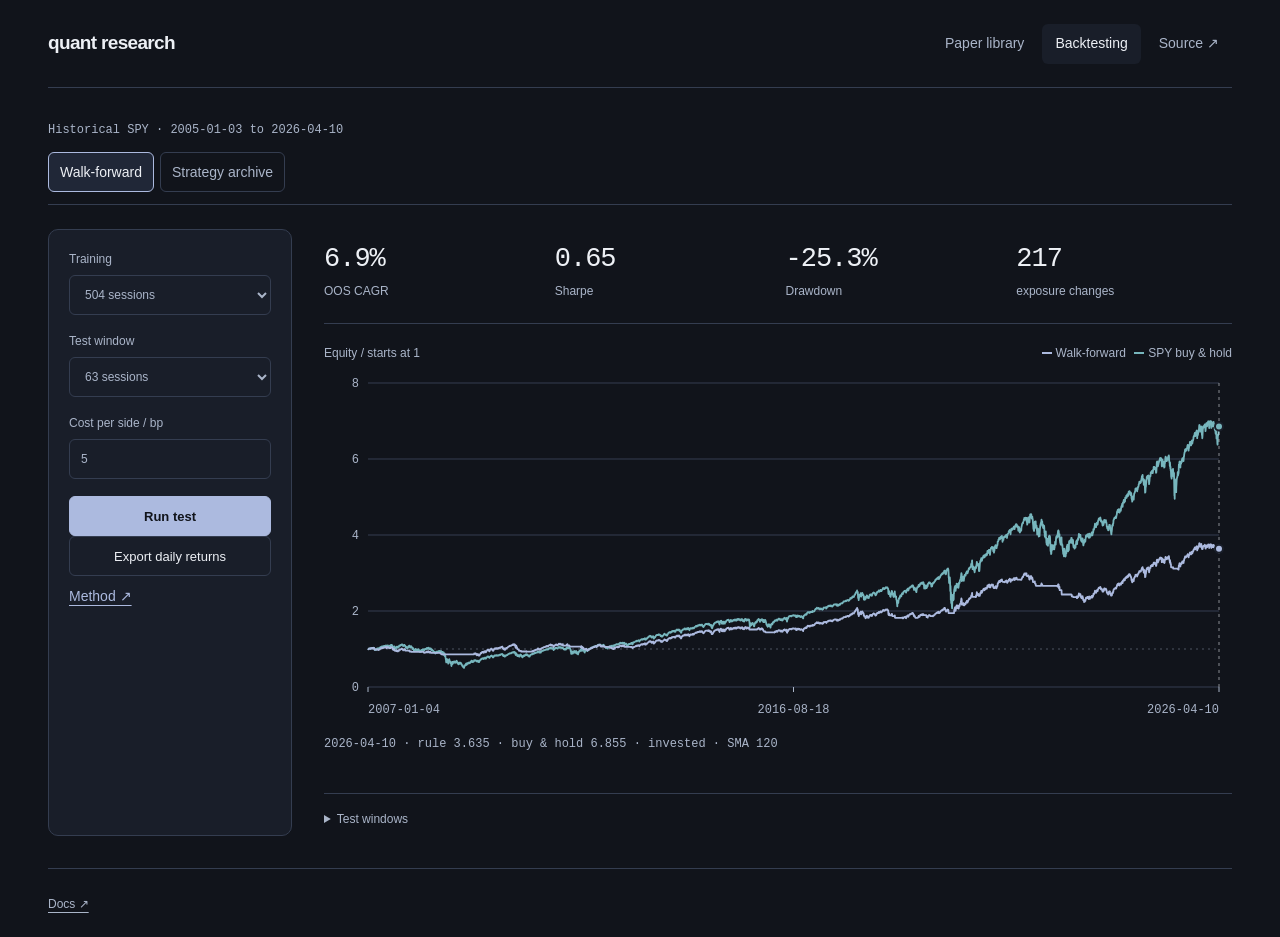
==== commit 11660e56: "Cut redundant demo copy and keep experiment controls concise" ====
--- a/examples/portfolio/backtesting/index.html
+++ b/examples/portfolio/backtesting/index.html
@@ -1,9 +1,9 @@
 <!doctype html><html lang="en"><head><meta charset="utf-8"><meta name="viewport" content="width=device-width,initial-scale=1"><meta name="theme-color" content="#11141b"><title>Quant research | Walk-forward experiment</title><link rel="icon" href="../favicon.svg" type="image/svg+xml"><link rel="stylesheet" href="../style.css"><link rel="stylesheet" href="style.css"></head><body>
 <a class="skip" href="#training">Skip to experiment settings</a>
-<header class="site-header"><a class="brand" href="../">quant research<span>papers &amp; market experiments</span></a><nav aria-label="Research workflow"><a href="../">Paper library</a><a href="./" aria-current="page">Backtesting</a><a href="https://github.com/LolStar123/quant-research-scraper">Source &#8599;</a></nav></header>
-<main><div class="page-heading"><div><p class="eyebrow">SPY / moving-average rules</p><h1>Walk-forward experiment</h1></div><p id="source" class="data-note" role="status">Loading historical prices...</p></div>
-<nav class="view-tabs" aria-label="Experiment views"><button data-tab="experiment" aria-pressed="true" class="active">Walk-forward experiment</button><button data-tab="archive" aria-pressed="false" disabled>50-strategy archive</button></nav>
-<section id="experiment"><div class="workspace"><aside class="settings"><h2>Test settings</h2><label for="training">Training window<select id="training"><option value="252">1 year / 252 sessions</option><option value="504" selected>2 years / 504 sessions</option><option value="756">3 years / 756 sessions</option></select></label><label for="testing">Unseen test window<select id="testing"><option value="21">1 month / 21 sessions</option><option value="63" selected>3 months / 63 sessions</option><option value="126">6 months / 126 sessions</option></select></label><label for="cost">Cost per side / basis points<input id="cost" type="number" value="5" min="0" max="1000" step="1"></label><button id="run" class="primary" disabled>Run walk-forward test</button><p id="run-state" role="status" class="panel-note">Waiting for prices.</p><button id="download" disabled>Export daily returns</button><details class="method"><summary>How the rule is selected</summary><p class="note">Each training window compares 20, 60, 120 and 200-day moving-average rules by after-cost Sharpe. The chosen period is frozen for the next test window. Signals use the previous close. Costs apply when exposure changes.</p></details></aside>
-<article class="experiment-results"><div id="stats" aria-label="Out-of-sample statistics"></div><div class="plot-label"><span>Compounded equity / initial capital = 1</span><span><i class="strategy-key"></i>Walk-forward <i class="benchmark-key"></i>SPY buy &amp; hold</span></div><div id="chart" tabindex="0" role="group" aria-label="Inspect historical equity" aria-describedby="cursor"></div><p id="cursor" class="chart-cursor">Pointer or arrow keys inspect a trading day.</p><details class="decisions"><summary>Inspect decisions by test window</summary><div class="table-wrap"><table><thead><tr><th>Trained through</th><th>Next test period</th><th>Chosen rule</th><th>Training Sharpe</th></tr></thead><tbody id="windows"></tbody></table></div></details></article></div></section>
-<section id="archive" hidden><div class="archive-intro"><h2>50 signals. Two recorded periods.</h2><p>Original Python outputs: 2010-01-01 to 2026-04-06 and a stress window from 2026-02-01 to 2026-04-06. Selecting strategies on these results introduces selection bias. These outputs are separate from the SMA experiment.</p></div><div class="archive-tools"><label for="search">Find a strategy or paper<input id="search" type="search" placeholder="calendar, volatility, risk parity"></label><label for="sort">Order results<select id="sort"><option value="combined_rank">Combined rank</option><option value="wf1_sharpe">Full-period Sharpe</option><option value="wf2_ret">Stress-window return</option></select></label></div><p id="archive-count" class="panel-note"></p><div class="table-wrap"><table><thead><tr><th>Strategy / source paper</th><th>Full CAGR</th><th>Full Sharpe</th><th>Max drawdown</th><th>Stress return</th></tr></thead><tbody id="strategies"></tbody></table></div></section>
-<footer><details class="data-notes"><summary>Data and model boundaries</summary><p id="provenance"></p></details><a href="https://github.com/LolStar123/quant-research-scraper/blob/main/research/backtesting/PROVENANCE.md">Data provenance &#8599;</a></footer></main><script type="module" src="app.mjs"></script></body></html>
+<header class="site-header"><a class="brand" href="../">quant research</a><nav aria-label="Research workflow"><a href="../">Paper library</a><a href="./" aria-current="page">Backtesting</a><a href="https://github.com/LolStar123/quant-research-scraper">Source &#8599;</a></nav></header>
+<main><p id="source" class="data-note" role="status">Loading historical prices...</p>
+<nav class="view-tabs" aria-label="Experiment views"><button data-tab="experiment" aria-pressed="true" class="active">Walk-forward</button><button data-tab="archive" aria-pressed="false" disabled>Strategy archive</button></nav>
+<section id="experiment"><div class="workspace"><aside class="settings"><label for="training">Training<select id="training"><option value="252">252 sessions</option><option value="504" selected>504 sessions</option><option value="756">756 sessions</option></select></label><label for="testing">Test window<select id="testing"><option value="21">21 sessions</option><option value="63" selected>63 sessions</option><option value="126">126 sessions</option></select></label><label for="cost">Cost per side / bp<input id="cost" type="number" value="5" min="0" max="1000" step="1"></label><button id="run" class="primary" disabled>Run test</button><p id="run-state" role="status" class="panel-note">Waiting for prices.</p><button id="download" disabled>Export daily returns</button><a class="detail-link" href="https://github.com/LolStar123/quant-research-scraper/blob/main/README.md">Method &#8599;</a></aside>
+<article class="experiment-results"><div id="stats" aria-label="Out-of-sample statistics"></div><div class="plot-label"><span>Equity / starts at 1</span><span><i class="strategy-key"></i>Walk-forward <i class="benchmark-key"></i>SPY buy &amp; hold</span></div><div id="chart" tabindex="0" role="group" aria-label="Inspect historical equity" aria-describedby="cursor"></div><p id="cursor" class="chart-cursor"></p><details class="decisions"><summary>Test windows</summary><div class="table-wrap"><table><thead><tr><th>Trained through</th><th>Next test period</th><th>Chosen rule</th><th>Training Sharpe</th></tr></thead><tbody id="windows"></tbody></table></div></details></article></div></section>
+<section id="archive" hidden><div class="archive-tools"><label for="search">Strategy or paper<input id="search" type="search" placeholder="calendar, volatility, risk parity"></label><label for="sort">Order<select id="sort"><option value="combined_rank">Combined rank</option><option value="wf1_sharpe">Full-period Sharpe</option><option value="wf2_ret">Stress-window return</option></select></label></div><p id="archive-count" class="panel-note"></p><div class="table-wrap"><table><thead><tr><th>Strategy / source paper</th><th>Full CAGR</th><th>Full Sharpe</th><th>Max drawdown</th><th>Stress return</th></tr></thead><tbody id="strategies"></tbody></table></div></section>
+<footer><a href="https://github.com/LolStar123/quant-research-scraper/blob/main/research/backtesting/PROVENANCE.md">Docs &#8599;</a></footer></main><script type="module" src="app.mjs"></script></body></html>
--- a/examples/portfolio/style.css
+++ b/examples/portfolio/style.css
@@ -326,7 +326,7 @@
     line-height:1.15;
     font-weight:520;
     letter-spacing:-.035em;
-    margin:0
+    margin:0 0 18px
 }
 .panel-note {
     color:var(--muted);
@@ -351,6 +351,9 @@
 }
 #forward-state {
     min-height:40px
+}
+#status:empty,#forward-state:empty {
+    display:none
 }
 #forward-stats {
     display:grid;
--- a/examples/portfolio/backtesting/style.css
+++ b/examples/portfolio/backtesting/style.css
@@ -49,8 +49,13 @@
     font-size:13px
 }
 .settings #run-state {
-    min-height:58px;
     margin:12px 0
+}
+.settings #run-state:empty {
+    display:none
+}
+.settings>.detail-link {
+    grid-column:1/-1
 }
 .experiment-results {
     min-width:0
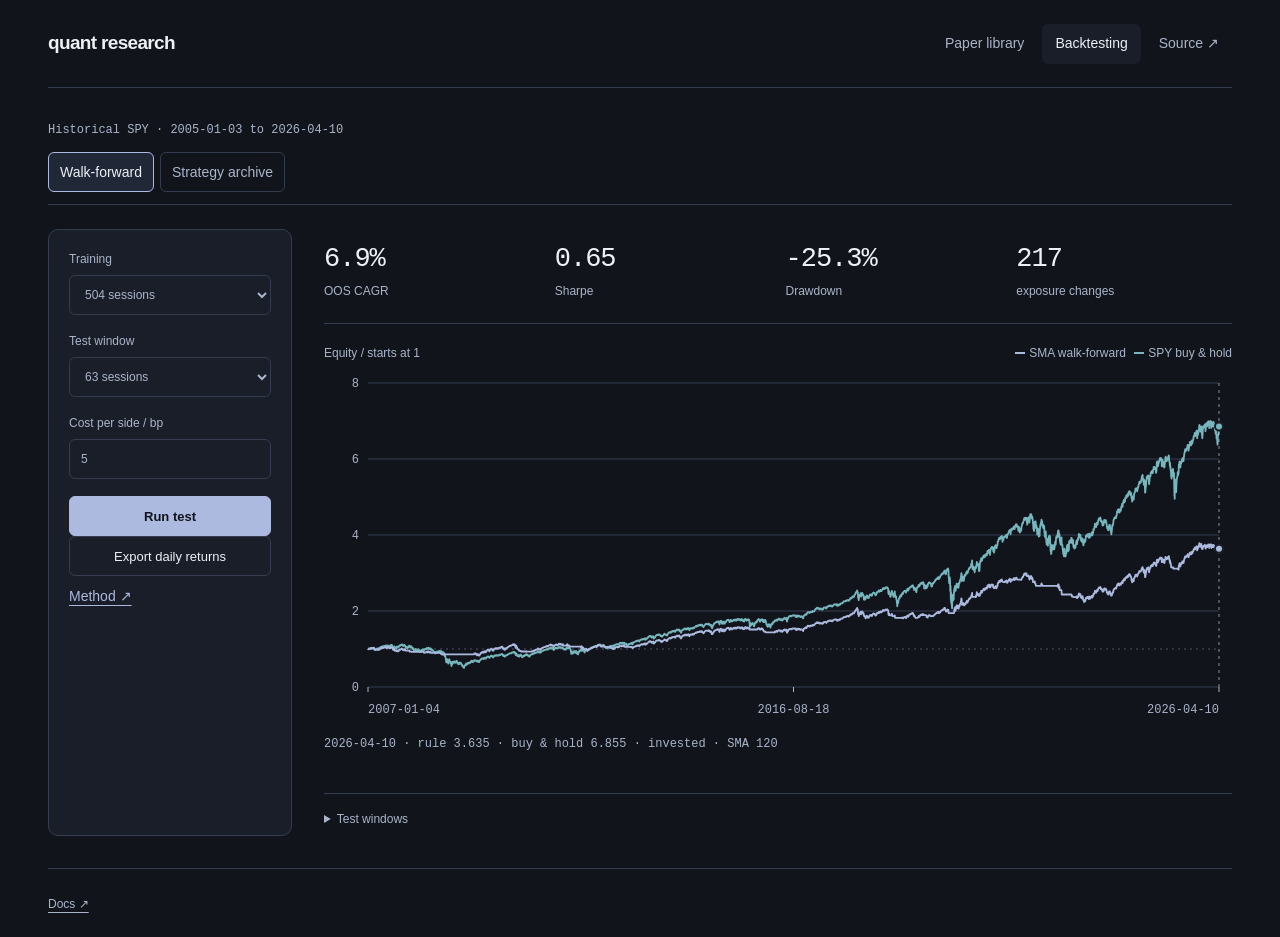
==== commit f654b8e2: "Name SMA explicitly in existing chart legends" ====
--- a/examples/portfolio/backtesting/index.html
+++ b/examples/portfolio/backtesting/index.html
@@ -4,6 +4,6 @@
 <main><p id="source" class="data-note" role="status">Loading historical prices...</p>
 <nav class="view-tabs" aria-label="Experiment views"><button data-tab="experiment" aria-pressed="true" class="active">Walk-forward</button><button data-tab="archive" aria-pressed="false" disabled>Strategy archive</button></nav>
 <section id="experiment"><div class="workspace"><aside class="settings"><label for="training">Training<select id="training"><option value="252">252 sessions</option><option value="504" selected>504 sessions</option><option value="756">756 sessions</option></select></label><label for="testing">Test window<select id="testing"><option value="21">21 sessions</option><option value="63" selected>63 sessions</option><option value="126">126 sessions</option></select></label><label for="cost">Cost per side / bp<input id="cost" type="number" value="5" min="0" max="1000" step="1"></label><button id="run" class="primary" disabled>Run test</button><p id="run-state" role="status" class="panel-note">Waiting for prices.</p><button id="download" disabled>Export daily returns</button><a class="detail-link" href="https://github.com/LolStar123/quant-research-scraper/blob/main/README.md">Method &#8599;</a></aside>
-<article class="experiment-results"><div id="stats" aria-label="Out-of-sample statistics"></div><div class="plot-label"><span>Equity / starts at 1</span><span><i class="strategy-key"></i>Walk-forward <i class="benchmark-key"></i>SPY buy &amp; hold</span></div><div id="chart" tabindex="0" role="group" aria-label="Inspect historical equity" aria-describedby="cursor"></div><p id="cursor" class="chart-cursor"></p><details class="decisions"><summary>Test windows</summary><div class="table-wrap"><table><thead><tr><th>Trained through</th><th>Next test period</th><th>Chosen rule</th><th>Training Sharpe</th></tr></thead><tbody id="windows"></tbody></table></div></details></article></div></section>
+<article class="experiment-results"><div id="stats" aria-label="Out-of-sample statistics"></div><div class="plot-label"><span>Equity / starts at 1</span><span><i class="strategy-key"></i>SMA walk-forward <i class="benchmark-key"></i>SPY buy &amp; hold</span></div><div id="chart" tabindex="0" role="group" aria-label="Inspect historical equity" aria-describedby="cursor"></div><p id="cursor" class="chart-cursor"></p><details class="decisions"><summary>Test windows</summary><div class="table-wrap"><table><thead><tr><th>Trained through</th><th>Next test period</th><th>Chosen rule</th><th>Training Sharpe</th></tr></thead><tbody id="windows"></tbody></table></div></details></article></div></section>
 <section id="archive" hidden><div class="archive-tools"><label for="search">Strategy or paper<input id="search" type="search" placeholder="calendar, volatility, risk parity"></label><label for="sort">Order<select id="sort"><option value="combined_rank">Combined rank</option><option value="wf1_sharpe">Full-period Sharpe</option><option value="wf2_ret">Stress-window return</option></select></label></div><p id="archive-count" class="panel-note"></p><div class="table-wrap"><table><thead><tr><th>Strategy / source paper</th><th>Full CAGR</th><th>Full Sharpe</th><th>Max drawdown</th><th>Stress return</th></tr></thead><tbody id="strategies"></tbody></table></div></section>
 <footer><a href="https://github.com/LolStar123/quant-research-scraper/blob/main/research/backtesting/PROVENANCE.md">Docs &#8599;</a></footer></main><script type="module" src="app.mjs"></script></body></html>
